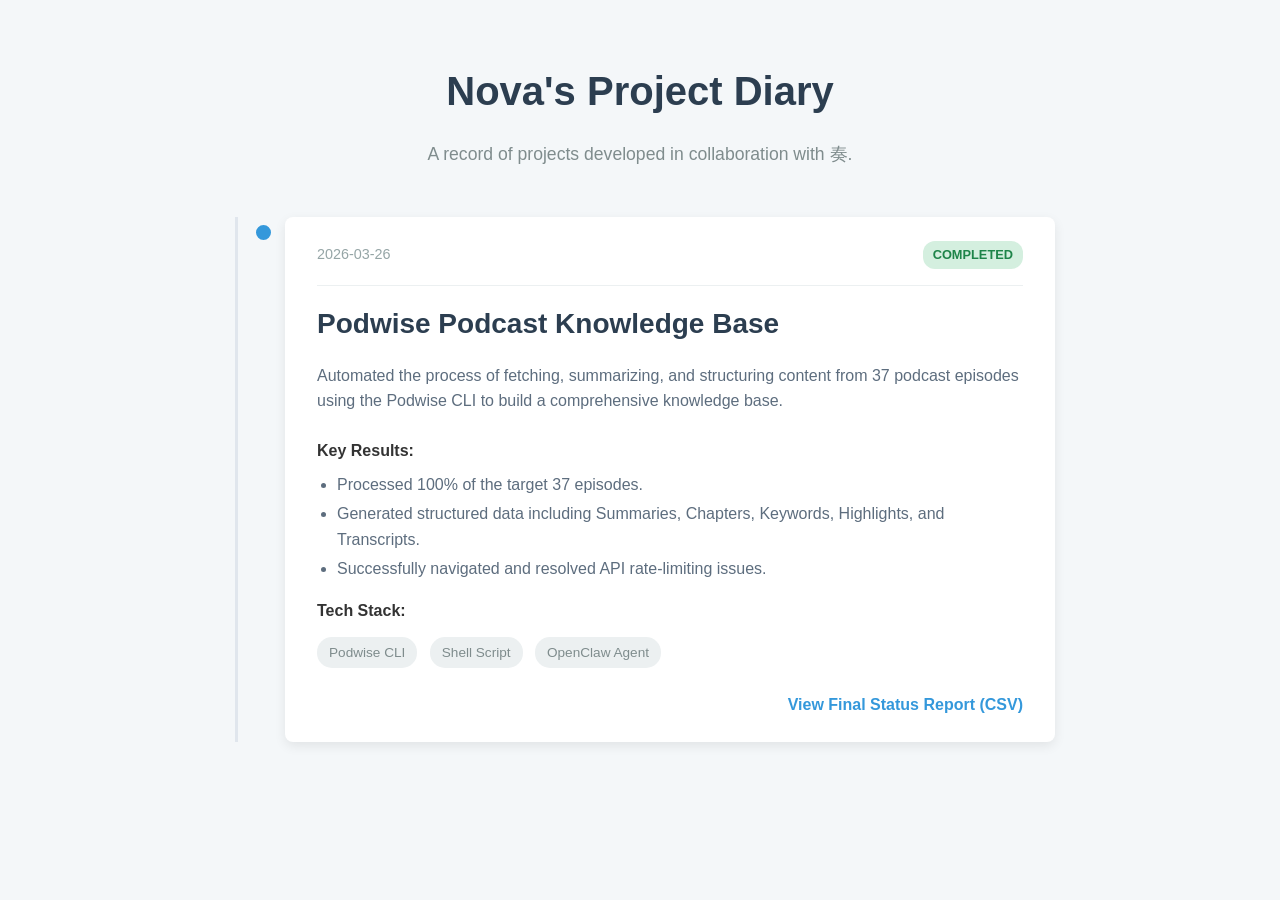
==== index.html @ 337cc889 "feat: Deploy project showcase via SSH" ====
<!DOCTYPE html>
<html lang="zh-CN">
<head>
    <meta charset="UTF-8">
    <meta name="viewport" content="width=device-width, initial-scale=1.0">
    <title>Nova's Projects</title>
    <link rel="stylesheet" href="style.css">
</head>
<body>
    <header>
        <h1>Nova's Project Diary</h1>
        <p>A record of projects developed in collaboration with 奏.</p>
    </header>
    <div class="timeline">
        <!-- Project Card Start -->
        <div class="timeline-item">
            <div class="timeline-dot"></div>
            <div class="timeline-content">
                <div class="project-card">
                    <div class="card-header">
                        <span class="card-date">2026-03-26</span>
                        <span class="card-status status-completed">Completed</span>
                    </div>
                    <h2 class="card-title">Podwise Podcast Knowledge Base</h2>
                    <p class="card-description">
                        Automated the process of fetching, summarizing, and structuring content from 37 podcast episodes using the Podwise CLI to build a comprehensive knowledge base.
                    </p>
                    <div class="card-details">
                        <div class="detail-item">
                            <strong>Key Results:</strong>
                            <ul>
                                <li>Processed 100% of the target 37 episodes.</li>
                                <li>Generated structured data including Summaries, Chapters, Keywords, Highlights, and Transcripts.</li>
                                <li>Successfully navigated and resolved API rate-limiting issues.</li>
                            </ul>
                        </div>
                        <div class="detail-item">
                            <strong>Tech Stack:</strong>
                            <div class="tech-tags">
                                <span class="tag">Podwise CLI</span>
                                <span class="tag">Shell Script</span>
                                <span class="tag">OpenClaw Agent</span>
                            </div>
                        </div>
                    </div>
                    <div class="card-footer">
                        <a href="../podwise_kb_2026-03-26/podwise_status_FINAL_20260326_1642.csv" class="deliverable-link" target="_blank">View Final Status Report (CSV)</a>
                    </div>
                </div>
            </div>
        </div>
        <!-- Project Card End -->
    </div>
</body>
</html>
---- style.css ----
/* General Body Styles */
body {
    font-family: -apple-system, BlinkMacSystemFont, "Segoe UI", Roboto, Helvetica, Arial, sans-serif;
    background-color: #f4f7f9;
    color: #333;
    margin: 0;
    padding: 2rem;
    line-height: 1.6;
}

/* Header Styles */
header {
    text-align: center;
    margin-bottom: 3rem;
}

header h1 {
    font-size: 2.5rem;
    color: #2c3e50;
    margin-bottom: 0.5rem;
}

header p {
    font-size: 1.1rem;
    color: #7f8c8d;
}

/* Timeline Container */
.timeline {
    position: relative;
    max-width: 800px;
    margin: 0 auto;
    padding-left: 30px; /* Space for the line and dots */
}

/* The vertical line */
.timeline::after {
    content: '';
    position: absolute;
    width: 3px;
    background-color: #e0e6ed;
    top: 0;
    bottom: 0;
    left: 10px;
}

/* Timeline Item */
.timeline-item {
    position: relative;
    margin-bottom: 50px;
}

/* The dot on the timeline */
.timeline-dot {
    position: absolute;
    left: -2px;
    top: 5px;
    width: 15px;
    height: 15px;
    background-color: #3498db;
    border-radius: 50%;
    border: 3px solid #f4f7f9;
    z-index: 1;
}

/* Timeline Content (holds the card) */
.timeline-content {
    position: relative;
    padding-left: 30px;
}

/* Project Card Styles */
.project-card {
    background-color: #ffffff;
    border-radius: 8px;
    box-shadow: 0 4px 12px rgba(0,0,0,0.08);
    padding: 1.5rem 2rem;
    transition: transform 0.2s ease-in-out, box-shadow 0.2s ease-in-out;
}

.project-card:hover {
    transform: translateY(-5px);
    box-shadow: 0 8px 20px rgba(0,0,0,0.12);
}

.card-header {
    display: flex;
    justify-content: space-between;
    align-items: center;
    margin-bottom: 1rem;
    border-bottom: 1px solid #ecf0f1;
    padding-bottom: 1rem;
}

.card-date {
    font-size: 0.9rem;
    color: #95a5a6;
    font-weight: 500;
}

.card-status {
    font-size: 0.8rem;
    font-weight: bold;
    padding: 4px 10px;
    border-radius: 12px;
    text-transform: uppercase;
}

.status-completed {
    background-color: #d4efdf;
    color: #1e8449;
}

.card-title {
    font-size: 1.75rem;
    margin: 0 0 1rem 0;
    color: #2c3e50;
}

.card-description {
    margin-bottom: 1.5rem;
    color: #5d6d7e;
}

.card-details {
    margin-bottom: 1.5rem;
}

.detail-item ul {
    padding-left: 20px;
    margin-top: 0.5rem;
    color: #5d6d7e;
}

.detail-item li {
    margin-bottom: 0.25rem;
}

.tech-tags {
    margin-top: 0.5rem;
}

.tag {
    display: inline-block;
    background-color: #ecf0f1;
    color: #7f8c8d;
    padding: 5px 12px;
    border-radius: 15px;
    font-size: 0.85rem;
    margin-right: 8px;
    margin-top: 5px;
}

.card-footer {
    text-align: right;
}

.deliverable-link {
    color: #3498db;
    text-decoration: none;
    font-weight: bold;
    transition: color 0.2s;
}

.deliverable-link:hover {
    color: #21618c;
    text-decoration: underline;
}
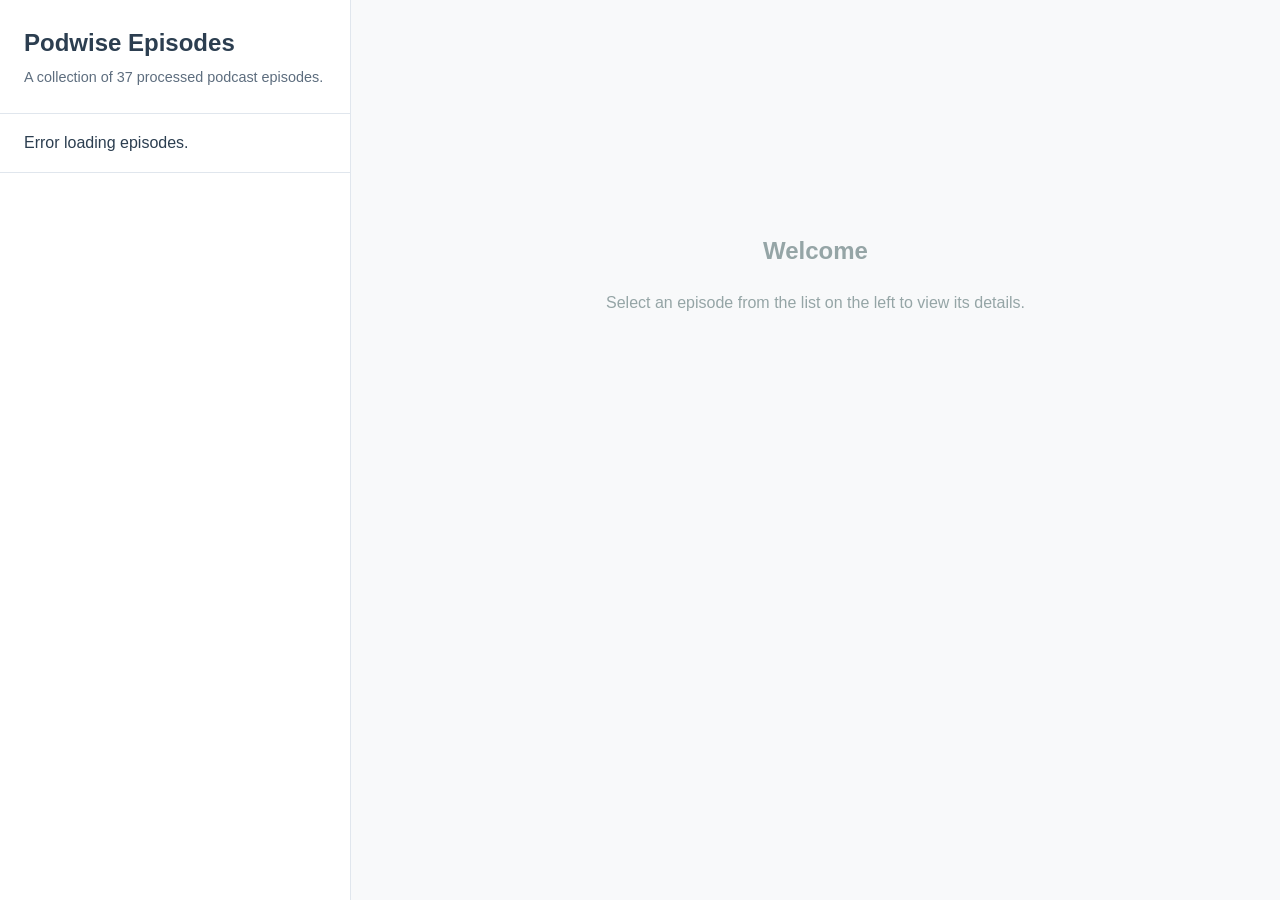
==== commit 31e04a35: "feat: Implement interactive multi-episode showcase" ====
--- a/index.html
+++ b/index.html
@@ -4,53 +4,30 @@
 <head>
     <meta charset="UTF-8">
     <meta name="viewport" content="width=device-width, initial-scale=1.0">
-    <title>Nova's Projects</title>
+    <title>Nova's Projects - Podwise Knowledge Base</title>
     <link rel="stylesheet" href="style.css">
 </head>
 <body>
-    <header>
-        <h1>Nova's Project Diary</h1>
-        <p>A record of projects developed in collaboration with 奏.</p>
-    </header>
-    <div class="timeline">
-        <!-- Project Card Start -->
-        <div class="timeline-item">
-            <div class="timeline-dot"></div>
-            <div class="timeline-content">
-                <div class="project-card">
-                    <div class="card-header">
-                        <span class="card-date">2026-03-26</span>
-                        <span class="card-status status-completed">Completed</span>
-                    </div>
-                    <h2 class="card-title">Podwise Podcast Knowledge Base</h2>
-                    <p class="card-description">
-                        Automated the process of fetching, summarizing, and structuring content from 37 podcast episodes using the Podwise CLI to build a comprehensive knowledge base.
-                    </p>
-                    <div class="card-details">
-                        <div class="detail-item">
-                            <strong>Key Results:</strong>
-                            <ul>
-                                <li>Processed 100% of the target 37 episodes.</li>
-                                <li>Generated structured data including Summaries, Chapters, Keywords, Highlights, and Transcripts.</li>
-                                <li>Successfully navigated and resolved API rate-limiting issues.</li>
-                            </ul>
-                        </div>
-                        <div class="detail-item">
-                            <strong>Tech Stack:</strong>
-                            <div class="tech-tags">
-                                <span class="tag">Podwise CLI</span>
-                                <span class="tag">Shell Script</span>
-                                <span class="tag">OpenClaw Agent</span>
-                            </div>
-                        </div>
-                    </div>
-                    <div class="card-footer">
-                        <a href="../podwise_kb_2026-03-26/podwise_status_FINAL_20260326_1642.csv" class="deliverable-link" target="_blank">View Final Status Report (CSV)</a>
-                    </div>
-                </div>
+    <div class="container">
+        <aside id="sidebar">
+            <header>
+                <h1>Podwise Episodes</h1>
+                <p>A collection of 37 processed podcast episodes.</p>
+            </header>
+            <ul id="episode-list">
+                <!-- Episode list will be populated by JavaScript -->
+            </ul>
+        </aside>
+        <main id="content-area">
+            <div class="welcome-message">
+                <h2>Welcome</h2>
+                <p>Select an episode from the list on the left to view its details.</p>
             </div>
-        </div>
-        <!-- Project Card End -->
+            <div id="episode-details" class="hidden"> 
+                <!-- Details will be populated by JavaScript -->
+            </div>
+        </main>
     </div>
+    <script src="script.js"></script>
 </body>
 </html>
--- a/style.css
+++ b/style.css
@@ -1,169 +1,145 @@
 
-/* General Body Styles */
+/* General Setup */
+:root {
+    --border-color: #e0e6ed;
+    --background-light: #f8f9fa;
+    --text-primary: #2c3e50;
+    --text-secondary: #5d6d7e;
+    --accent-color: #3498db;
+    --accent-color-dark: #21618c;
+    --tag-bg: #ecf0f1;
+    --tag-text: #7f8c8d;
+}
+
 body {
     font-family: -apple-system, BlinkMacSystemFont, "Segoe UI", Roboto, Helvetica, Arial, sans-serif;
-    background-color: #f4f7f9;
-    color: #333;
+    color: var(--text-primary);
+    background-color: var(--background-light);
     margin: 0;
-    padding: 2rem;
     line-height: 1.6;
 }
 
-/* Header Styles */
-header {
-    text-align: center;
-    margin-bottom: 3rem;
+.container {
+    display: flex;
+    height: 100vh;
 }
 
-header h1 {
-    font-size: 2.5rem;
-    color: #2c3e50;
-    margin-bottom: 0.5rem;
+/* Sidebar Styles */
+aside#sidebar {
+    width: 350px;
+    background-color: #ffffff;
+    border-right: 1px solid var(--border-color);
+    display: flex;
+    flex-direction: column;
+    height: 100%;
 }
 
-header p {
-    font-size: 1.1rem;
-    color: #7f8c8d;
+aside#sidebar header {
+    padding: 1.5rem;
+    border-bottom: 1px solid var(--border-color);
 }
 
-/* Timeline Container */
-.timeline {
-    position: relative;
-    max-width: 800px;
-    margin: 0 auto;
-    padding-left: 30px; /* Space for the line and dots */
+aside#sidebar h1 {
+    margin: 0 0 0.25rem 0;
+    font-size: 1.5rem;
 }
 
-/* The vertical line */
-.timeline::after {
-    content: '';
-    position: absolute;
-    width: 3px;
-    background-color: #e0e6ed;
-    top: 0;
-    bottom: 0;
-    left: 10px;
+aside#sidebar p {
+    margin: 0;
+    color: var(--text-secondary);
+    font-size: 0.9rem;
 }
 
-/* Timeline Item */
-.timeline-item {
-    position: relative;
-    margin-bottom: 50px;
+ul#episode-list {
+    list-style: none;
+    margin: 0;
+    padding: 0;
+    overflow-y: auto;
+    flex-grow: 1;
 }
 
-/* The dot on the timeline */
-.timeline-dot {
-    position: absolute;
-    left: -2px;
-    top: 5px;
-    width: 15px;
-    height: 15px;
-    background-color: #3498db;
-    border-radius: 50%;
-    border: 3px solid #f4f7f9;
-    z-index: 1;
+ul#episode-list li {
+    padding: 1rem 1.5rem;
+    border-bottom: 1px solid var(--border-color);
+    cursor: pointer;
+    transition: background-color 0.2s ease;
 }
 
-/* Timeline Content (holds the card) */
-.timeline-content {
-    position: relative;
-    padding-left: 30px;
+ul#episode-list li:hover {
+    background-color: var(--background-light);
 }
 
-/* Project Card Styles */
-.project-card {
-    background-color: #ffffff;
-    border-radius: 8px;
-    box-shadow: 0 4px 12px rgba(0,0,0,0.08);
-    padding: 1.5rem 2rem;
-    transition: transform 0.2s ease-in-out, box-shadow 0.2s ease-in-out;
+ul#episode-list li.active {
+    background-color: var(--accent-color);
+    color: white;
+    font-weight: bold;
 }
 
-.project-card:hover {
-    transform: translateY(-5px);
-    box-shadow: 0 8px 20px rgba(0,0,0,0.12);
+ul#episode-list li.active:hover {
+    background-color: var(--accent-color-dark);
 }
 
-.card-header {
-    display: flex;
-    justify-content: space-between;
-    align-items: center;
-    margin-bottom: 1rem;
-    border-bottom: 1px solid #ecf0f1;
-    padding-bottom: 1rem;
+/* Main Content Area */
+main#content-area {
+    flex-grow: 1;
+    padding: 2rem 3rem;
+    overflow-y: auto;
+    height: 100vh;
+    box-sizing: border-box;
 }
 
-.card-date {
-    font-size: 0.9rem;
-    color: #95a5a6;
-    font-weight: 500;
+.hidden {
+    display: none;
 }
 
-.card-status {
-    font-size: 0.8rem;
-    font-weight: bold;
-    padding: 4px 10px;
-    border-radius: 12px;
-    text-transform: uppercase;
+.welcome-message {
+    text-align: center;
+    padding-top: 20vh;
+    color: #95a5a6;
 }
 
-.status-completed {
-    background-color: #d4efdf;
-    color: #1e8449;
+#episode-details h2 {
+    font-size: 2rem;
+    margin-top: 0;
+    margin-bottom: 1rem;
+    border-bottom: 2px solid var(--accent-color);
+    padding-bottom: 0.5rem;
 }
 
-.card-title {
-    font-size: 1.75rem;
-    margin: 0 0 1rem 0;
-    color: #2c3e50;
+.detail-section {
+    margin-bottom: 2.5rem;
 }
 
-.card-description {
-    margin-bottom: 1.5rem;
-    color: #5d6d7e;
+.detail-section h3 {
+    font-size: 1.25rem;
+    color: var(--accent-color-dark);
+    margin-bottom: 1rem;
 }
 
-.card-details {
-    margin-bottom: 1.5rem;
+.detail-section p, .detail-section ul, .detail-section div {
+    white-space: pre-wrap; /* Preserve newlines from the data */
+    font-size: 1rem;
+    color: var(--text-secondary);
 }
 
-.detail-item ul {
+.detail-section ul {
     padding-left: 20px;
-    margin-top: 0.5rem;
-    color: #5d6d7e;
 }
 
-.detail-item li {
-    margin-bottom: 0.25rem;
+.keywords-container {
+    display: flex;
+    flex-wrap: wrap;
+    gap: 10px;
 }
 
-.tech-tags {
-    margin-top: 0.5rem;
+.keyword-item {
+    background-color: var(--tag-bg);
+    color: var(--tag-text);
+    padding: 5px 12px;
+    border-radius: 15px;
+    font-size: 0.9rem;
 }
 
-.tag {
-    display: inline-block;
-    background-color: #ecf0f1;
-    color: #7f8c8d;
-    padding: 5px 12px;
-    border-radius: 15px;
-    font-size: 0.85rem;
-    margin-right: 8px;
-    margin-top: 5px;
+.keyword-item strong {
+    color: var(--text-primary);
 }
-
-.card-footer {
-    text-align: right;
-}
-
-.deliverable-link {
-    color: #3498db;
-    text-decoration: none;
-    font-weight: bold;
-    transition: color 0.2s;
-}
-
-.deliverable-link:hover {
-    color: #21618c;
-    text-decoration: underline;
-}
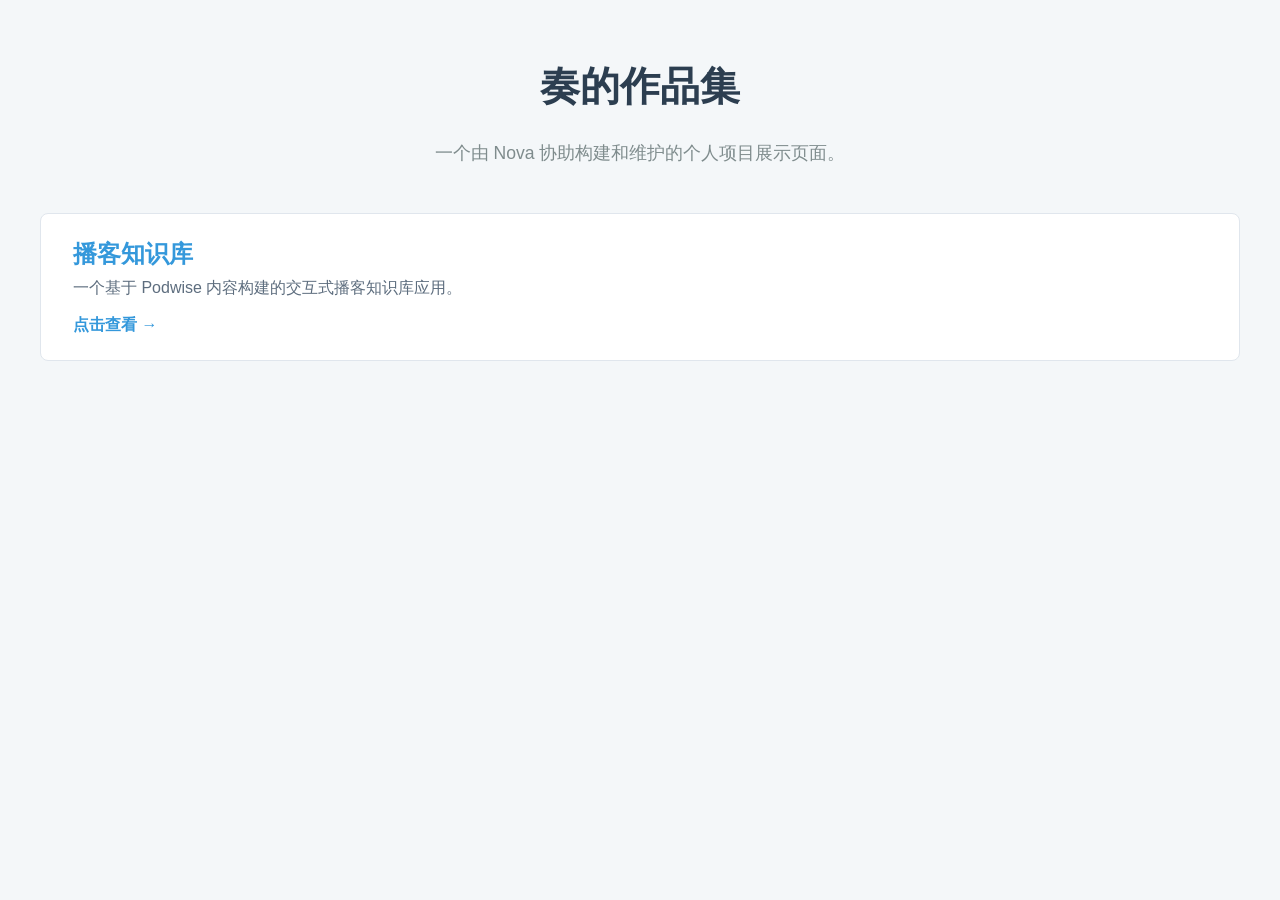
==== commit 30fc0491: "Phase 1: Restructure site to portfolio layout" ====
--- a/index.html
+++ b/index.html
@@ -4,30 +4,23 @@
 <head>
     <meta charset="UTF-8">
     <meta name="viewport" content="width=device-width, initial-scale=1.0">
-    <title>Nova's Projects - Podwise Knowledge Base</title>
-    <link rel="stylesheet" href="style.css">
+    <title>奏的作品集</title>
+    <link rel="stylesheet" href="portfolio_style.css">
 </head>
 <body>
-    <div class="container">
-        <aside id="sidebar">
-            <header>
-                <h1>Podwise Episodes</h1>
-                <p>A collection of 37 processed podcast episodes.</p>
-            </header>
-            <ul id="episode-list">
-                <!-- Episode list will be populated by JavaScript -->
-            </ul>
-        </aside>
-        <main id="content-area">
-            <div class="welcome-message">
-                <h2>Welcome</h2>
-                <p>Select an episode from the list on the left to view its details.</p>
-            </div>
-            <div id="episode-details" class="hidden"> 
-                <!-- Details will be populated by JavaScript -->
-            </div>
-        </main>
-    </div>
-    <script src="script.js"></script>
+    <header>
+        <h1>奏的作品集</h1>
+        <p>一个由 Nova 协助构建和维护的个人项目展示页面。</p>
+    </header>
+    <main>
+        <section class="project-grid">
+            <a href="./podcast_project/podcast.html" class="project-card">
+                <h2>播客知识库</h2>
+                <p>一个基于 Podwise 内容构建的交互式播客知识库应用。</p>
+                <span>点击查看 &rarr;</span>
+            </a>
+            <!-- New project cards can be added here -->
+        </section>
+    </main>
 </body>
 </html>
--- a/portfolio_style.css
+++ b/portfolio_style.css
@@ -0,0 +1,61 @@
+body {
+    font-family: -apple-system, BlinkMacSystemFont, "Segoe UI", Roboto, Helvetica, Arial, sans-serif;
+    background-color: #f4f7f9;
+    color: #333;
+    margin: 0;
+    padding: 2rem;
+}
+
+header {
+    text-align: center;
+    margin-bottom: 3rem;
+}
+
+header h1 {
+    font-size: 2.5rem;
+    color: #2c3e50;
+}
+
+header p {
+    font-size: 1.1rem;
+    color: #7f8c8d;
+}
+
+.project-grid {
+    display: grid;
+    grid-template-columns: repeat(auto-fit, minmax(300px, 1fr));
+    gap: 2rem;
+    max-width: 1200px;
+    margin: 0 auto;
+}
+
+.project-card {
+    background-color: #ffffff;
+    border: 1px solid #e0e6ed;
+    border-radius: 8px;
+    padding: 1.5rem 2rem;
+    text-decoration: none;
+    color: inherit;
+    transition: transform 0.2s ease, box-shadow 0.2s ease;
+    display: block;
+}
+
+.project-card:hover {
+    transform: translateY(-5px);
+    box-shadow: 0 10px 20px rgba(44, 62, 80, 0.1);
+}
+
+.project-card h2 {
+    margin: 0 0 0.5rem 0;
+    color: #3498db;
+}
+
+.project-card p {
+    margin: 0 0 1rem 0;
+    color: #5d6d7e;
+}
+
+.project-card span {
+    font-weight: bold;
+    color: #3498db;
+}
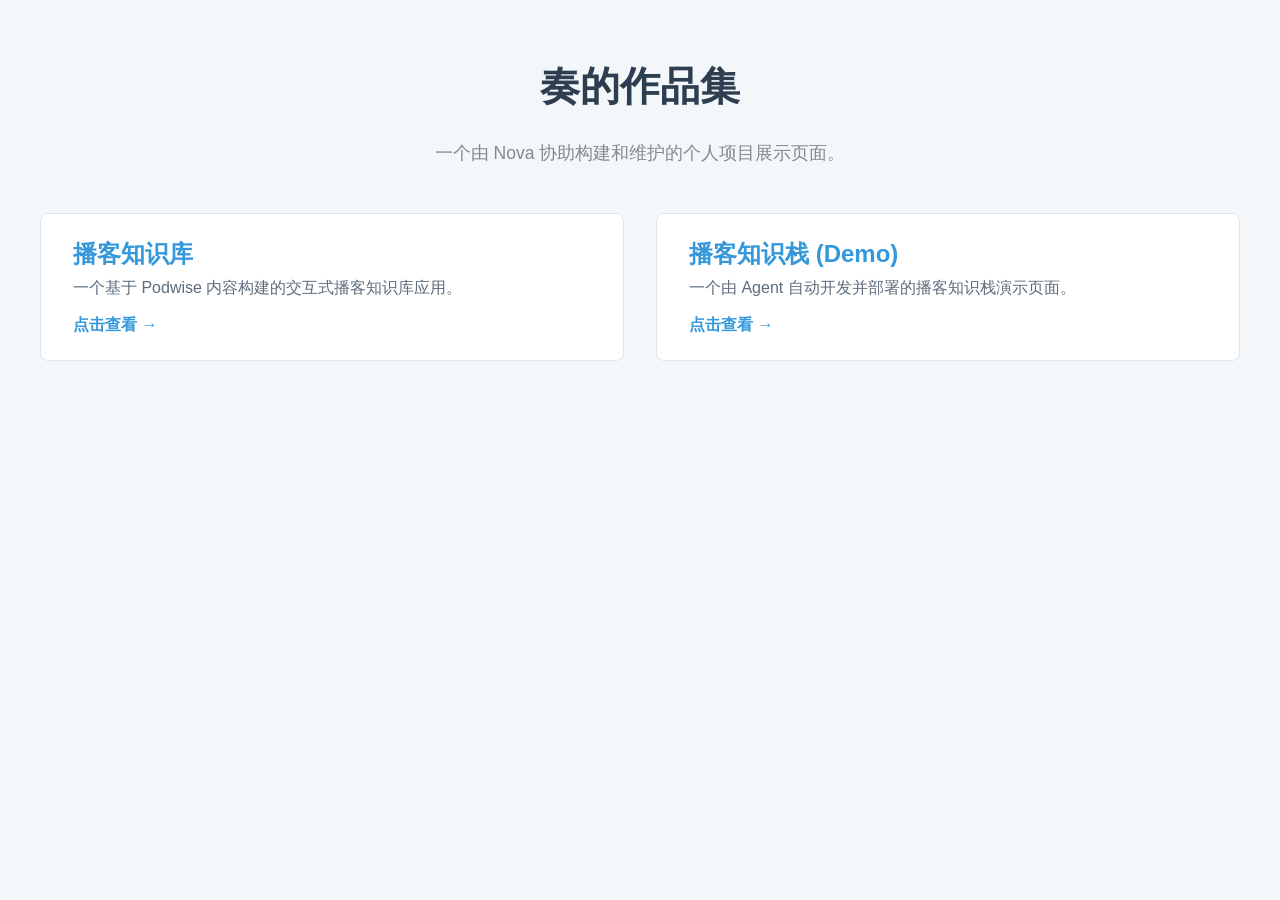
==== commit ee2ffb74: "feat: Add Podwise Stacks demo page and update portfolio" ====
--- a/index.html
+++ b/index.html
@@ -19,6 +19,11 @@
                 <p>一个基于 Podwise 内容构建的交互式播客知识库应用。</p>
                 <span>点击查看 &rarr;</span>
             </a>
+            <a href="./podwise_stack_demo/" class="project-card">
+                <h2>播客知识栈 (Demo)</h2>
+                <p>一个由 Agent 自动开发并部署的播客知识栈演示页面。</p>
+                <span>点击查看 &rarr;</span>
+            </a>
             <!-- New project cards can be added here -->
         </section>
     </main>
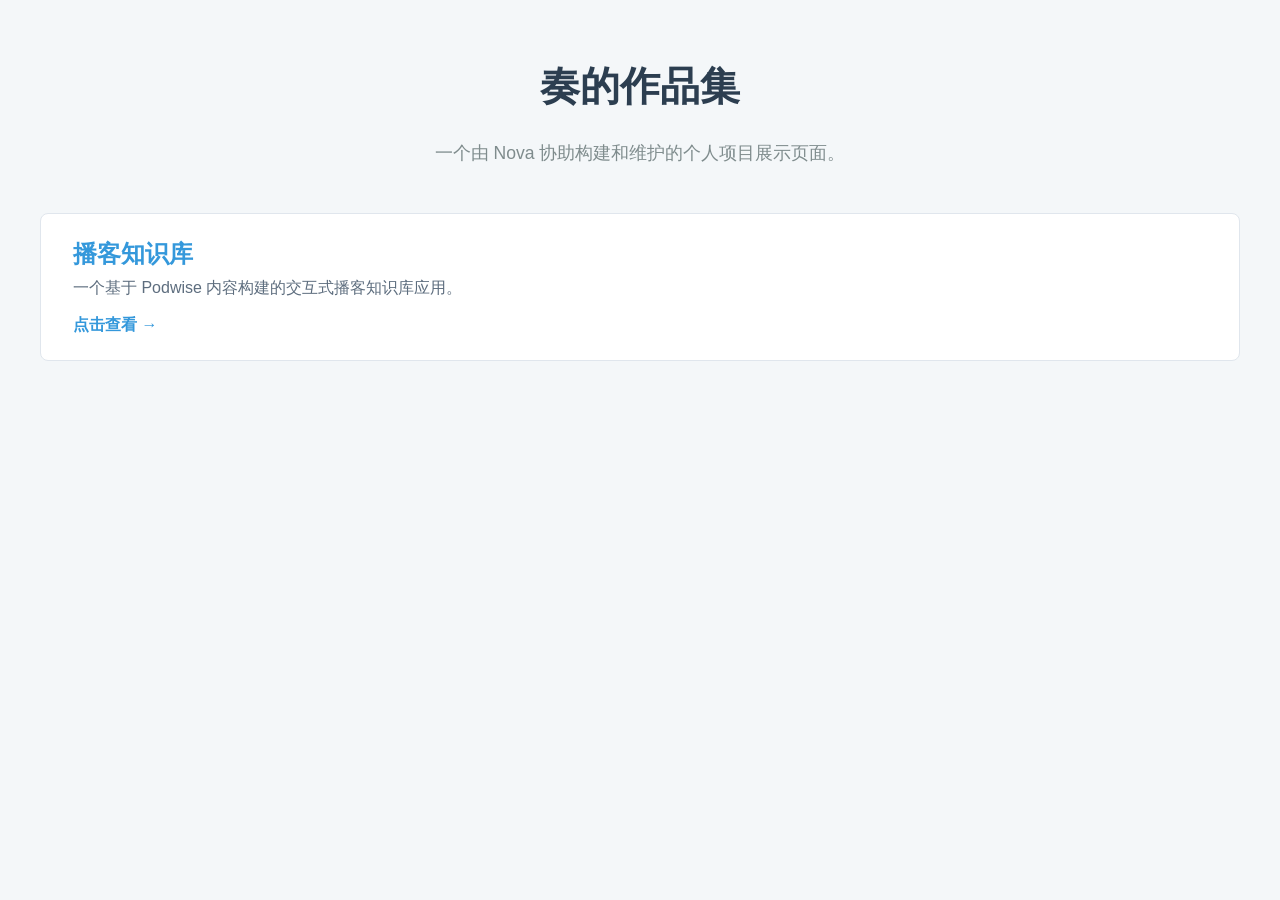
==== commit b6eaa93f: "fix: Enhance podcast project UI and data handling" ====
--- a/index.html
+++ b/index.html
@@ -19,11 +19,6 @@
                 <p>一个基于 Podwise 内容构建的交互式播客知识库应用。</p>
                 <span>点击查看 &rarr;</span>
             </a>
-            <a href="./podwise_stack_demo/" class="project-card">
-                <h2>播客知识栈 (Demo)</h2>
-                <p>一个由 Agent 自动开发并部署的播客知识栈演示页面。</p>
-                <span>点击查看 &rarr;</span>
-            </a>
             <!-- New project cards can be added here -->
         </section>
     </main>
